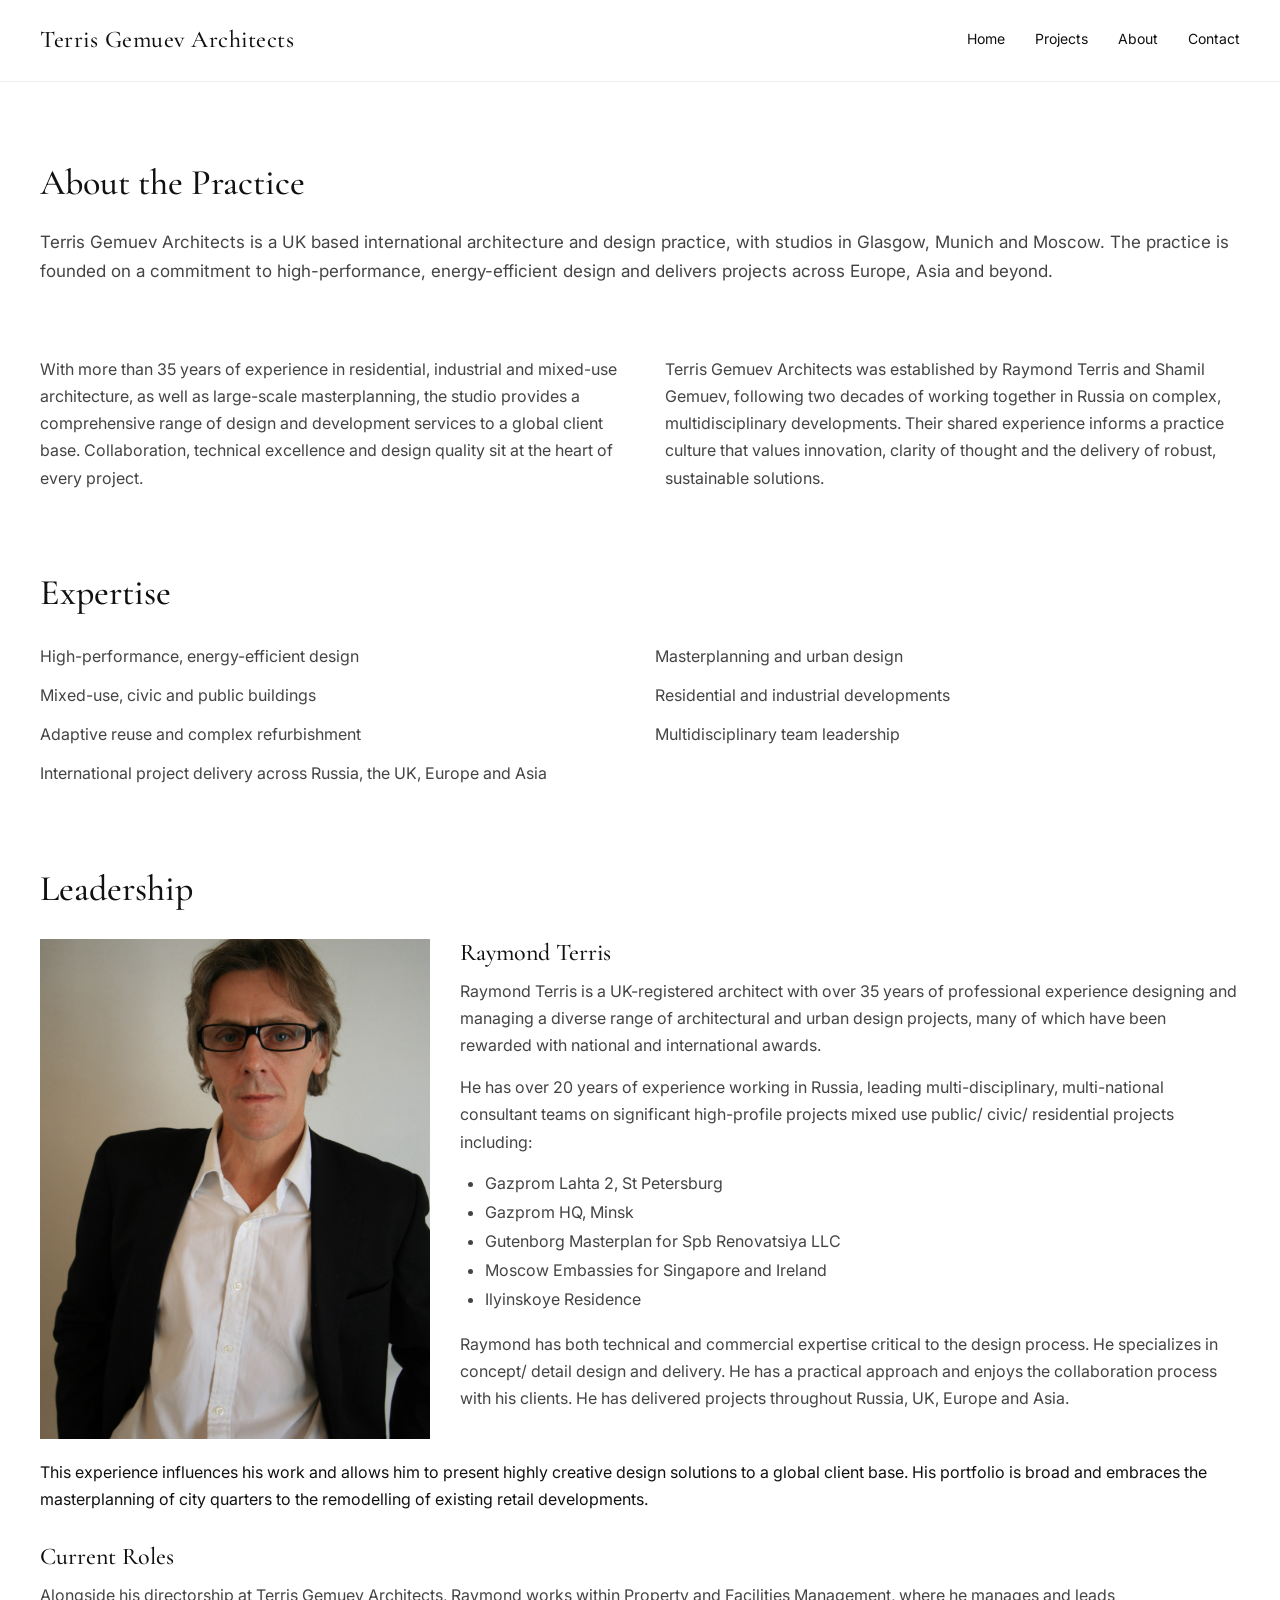
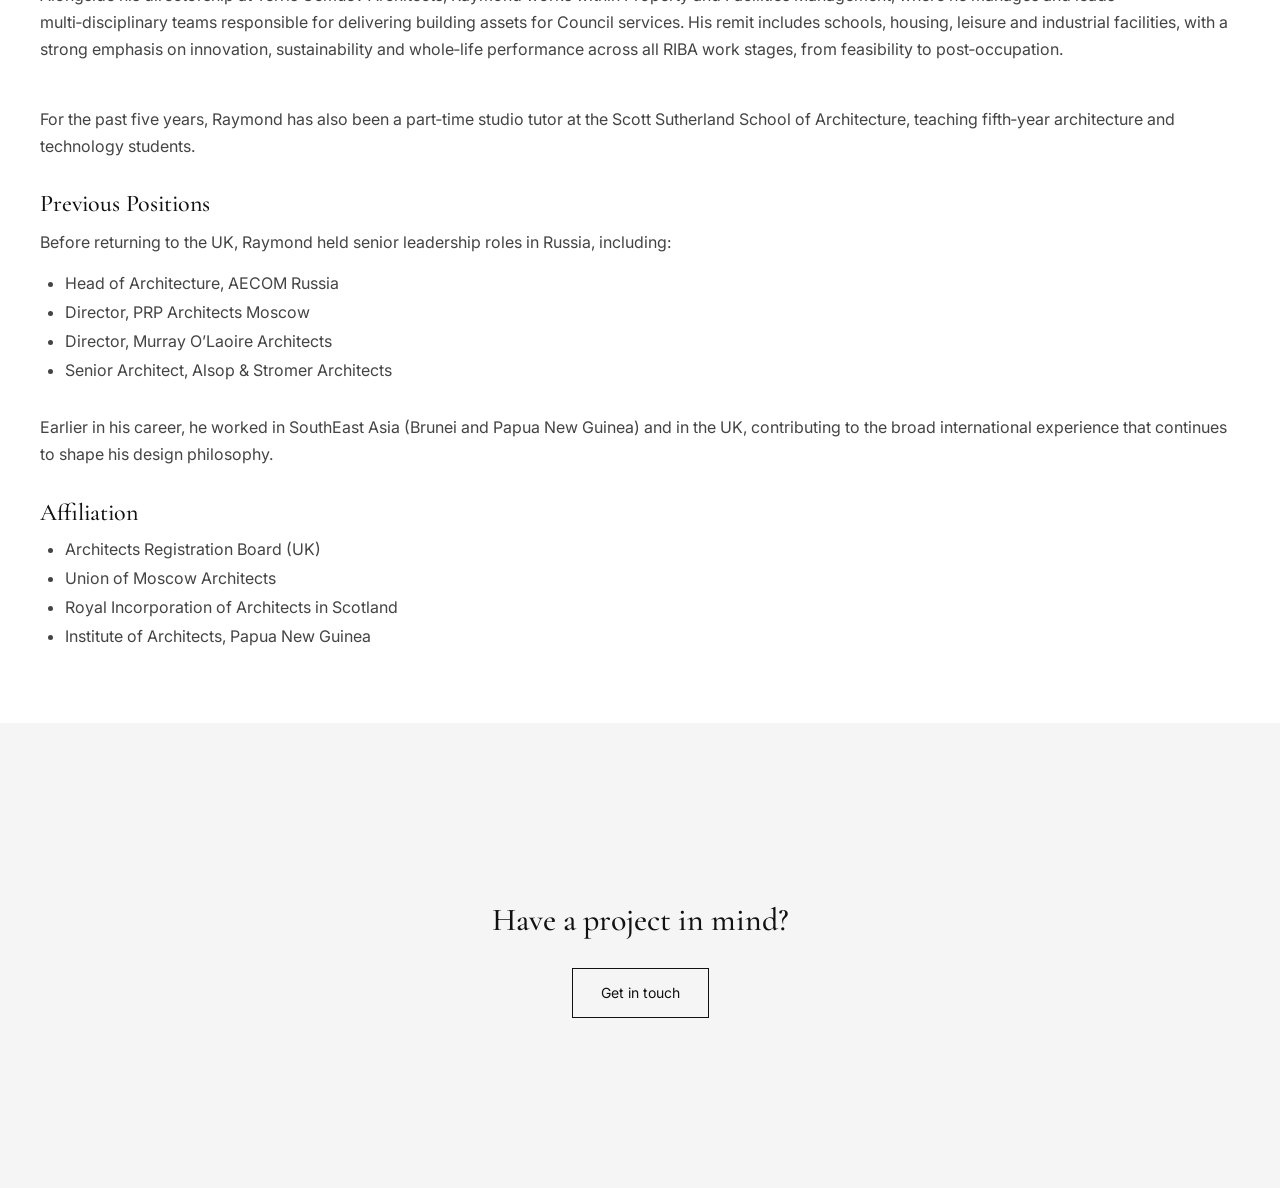
==== about.html @ fd235e69 "home, about and contact page added" ====
<!DOCTYPE html>
<html lang="en">
    <head>
        <meta charset="UTF-8" />
        <meta name="viewport" content="width=device-width, initial-scale=1.0" />
        <title>
            About — Terris Gemuev Architects
        </title>
        <link href="https://fonts.googleapis.com/css2?family=Inter:wght@300;400;500&family=Cormorant+Garamond:wght@400;500&display=swap" rel="stylesheet" />
        <link rel="stylesheet" href="css/style.css" />
    </head>
    <body>
        <header class="header">
            <div class="container nav">
                <div class="logo">
                    Terris Gemuev Architects
                </div>
                <nav>
                    <ul>
                        <li><a href="index.html">Home</a></li>
                        <li><a href="projects.html">Projects</a></li>
                        <li><a href="about.html">About</a></li>
                        <li><a href="contact.html">Contact</a></li>
                    </ul>
                </nav>
            </div>
        </header>
        <!-- Intro -->
        <section class="container about-hero">
            <h1>
                About the Practice
            </h1>
            <p>
                Terris Gemuev Architects is a UK based international architecture and design practice, with studios in Glasgow, Munich and Moscow. The practice is founded on a commitment to high-performance, energy-efficient design and delivers projects across Europe, Asia and beyond.
            </p>
        </section>
        <!-- Text grid -->
        <section class="about-grid">
            <p>
                With more than 35 years of experience in residential, industrial and mixed-use architecture, as well as large-scale masterplanning, the studio provides a comprehensive range of design and development services to a global client base. Collaboration, technical excellence and design quality sit at the heart of every project.
            </p>
            <p>
                Terris Gemuev Architects was established by Raymond Terris and Shamil Gemuev, following two decades of working together in Russia on complex, multidisciplinary developments. Their shared experience informs a practice culture that values innovation, clarity of thought and the delivery of robust, sustainable solutions.
            </p>
        </section>
        <!-- EXPERTISE -->
        <section class="container section-block">
            <div class="section-title">
                Expertise
            </div>
            <div class="expertise-grid">
                <div>
                    High-performance, energy-efficient design
                </div>
                <div>
                    Masterplanning and urban design
                </div>
                <div>
                    Mixed-use, civic and public buildings
                </div>
                <div>
                    Residential and industrial developments
                </div>
                <div>
                    Adaptive reuse and complex refurbishment
                </div>
                <div>
                    Multidisciplinary team leadership
                </div>
                <div>
                    International project delivery across Russia, the UK, Europe and Asia
                </div>
            </div>
        </section>
        <!-- LEADERSHIP -->
        <section class="container section-block" style="padding: 0px 40px 70px;">
            <div class="section-title">
                Leadership
            </div>
            <!-- GRID  -->
            <div class="leader">
                <div class="leader-image"><img src="images/raymond.png" alt="" />
                </div>
                <div class="leader-text">
                    <h2>
                        Raymond Terris
                    </h2>
                    <p>
                        Raymond Terris is a UK-registered architect with over 35 years of professional experience designing and managing a diverse range of architectural and urban design projects, many of which have been rewarded with national and international awards.
                    </p>
                    <p>
                        He has over 20 years of experience working in Russia, leading multi-disciplinary, multi-national consultant teams on significant high-profile projects mixed use public/ civic/ residential projects including:
                    </p>
                    <ul>
                        <li>
                            Gazprom Lahta 2, St Petersburg
                        </li>
                        <li>
                            Gazprom HQ, Minsk
                        </li>
                        <li>
                            Gutenborg Masterplan for Spb Renovatsiya LLC
                        </li>
                        <li>
                            Moscow Embassies for Singapore and Ireland
                        </li>
                        <li>
                            Ilyinskoye Residence
                        </li>
                    </ul>
                    <p>
                        Raymond has both technical and commercial expertise critical to the design process. He specializes in concept/ detail design and delivery. He has a practical approach and enjoys the collaboration process with his clients. He has delivered projects throughout Russia, UK, Europe and Asia.
                    </p>
                </div>
            </div>
            <!-- Full width -->
            <p style="margin-top: 20px;">
                This experience influences his work and allows him to present highly creative design solutions to a global client base. His portfolio is broad and embraces the masterplanning of city quarters to the remodelling of existing retail developments.
            </p>
            <div class="leader-full">
                <div class="sub-block">
                    <h2 class="section-label">
                        Current Roles
                    </h2>
                    <p>
                        Alongside his directorship at Terris Gemuev Architects, Raymond works within Property and Facilities Management, where he manages and leads multi‑disciplinary teams responsible for delivering building assets for Council services. His remit includes schools, housing, leisure and industrial facilities, with a strong emphasis on innovation, sustainability and whole‑life performance across all RIBA work stages, from feasibility to post‑occupation.
                    </p>
                    <br />
                    <p>
                        For the past five years, Raymond has also been a part‑time studio tutor at the Scott Sutherland School of Architecture, teaching fifth‑year architecture and technology students.
                    </p>
                </div>
                <div class="sub-block">
                    <h2 class="section-label">
                        Previous Positions
                    </h2>
                    <p>
                        Before returning to the UK, Raymond held senior leadership roles in Russia, including:
                    </p>
                    <ul>
                        <li>
                            Head of Architecture, AECOM Russia
                        </li>
                        <li>
                            Director, PRP Architects Moscow
                        </li>
                        <li>
                            Director, Murray O’Laoire Architects
                        </li>
                        <li>
                            Senior Architect, Alsop & Stromer Architects
                        </li>
                    </ul>
                    <br />
                    <p>
                        Earlier in his career, he worked in SouthEast Asia (Brunei and Papua New Guinea) and in the UK, contributing to the broad international experience that continues to shape his design philosophy.
                    </p>
                </div>
                <div class="sub-block">
                    <h2 class="section-label">
                        Affiliation
                    </h2>
                    <ul>
                        <li>
                            Architects Registration Board (UK)
                        </li>
                        <li>
                            Union of Moscow Architects
                        </li>
                        <li>
                            Royal Incorporation of Architects in Scotland
                        </li>
                        <li>
                            Institute of Architects, Papua New Guinea
                        </li>
                    </ul>
                </div>
            </div>
        </section>
        <section class="cta">
            <div class="container">
                <h2>
                    Have a project in mind?
                </h2>
                <a href="contact.html" class="btn">Get in touch</a>
            </div>
        </section>
    </body>
</html>
---- css/style.css ----
/* RESET */
* {
    margin: 0;
    padding: 0;
    box-sizing: border-box;
}

body {
    font-family: 'Inter', sans-serif;
    color: #111;
    background: #fff;
    line-height: 1.7;
}

.section-block {
    padding-top: 30px;
}

li {
    margin-bottom: 5px;
    line-height: 1.5;
}

img {
    display: block;
}

/* CONTAINER */
.container {
    max-width: 1300px;
    margin: 0 auto;
    padding: 70px 40px;
}

/* NAV */
.header {
    position: sticky;
    top: 0;
    background: #fff;
    z-index: 1000;
    border-bottom: 1px solid #eee;
}

.nav {
    display: flex;
    justify-content: space-between;
    align-items: center;
    padding: 20px 40px;
}

.logo {
    font-family: 'Cormorant Garamond', serif;
    font-size: 24px;
    font-weight: 500;
    letter-spacing: 0.5px;
}

nav ul {
    list-style: none;
    display: flex;
    gap: 30px;
}

nav a {
    position: relative;
    text-decoration: none;
    color: #111;
    font-size: 14px;
}

nav a::after {
    content: '';
    position: absolute;
    left: 0;
    bottom: -3px;
    width: 0;
    height: 1px;
    background: #111;
    transition: 0.3s;
}

nav a:hover::after {
    width: 100%;
}

nav a:hover {
    opacity: 0.6;
}

/* HERO */
.hero {
    display: grid;
    grid-template-columns: 1fr 1fr;
    align-items: center;
    gap: 60px;
}

.hero-text h1 {
    font-family: 'Cormorant Garamond', serif;
    font-size: 42px;
    font-weight: 500;
    line-height: 1.2;
    margin-bottom: 20px;
}

.hero-text p {
    color: #444;
    margin-bottom: 30px;
    max-width: 400px;
}

.hero-image img {
    width: 100%;
    height: 370px;
    object-fit: cover;
}

/* BUTTON */
.btn {
    display: inline-block;
    padding: 12px 28px;
    border: 1px solid #111;
    text-decoration: none;
    color: #111;
    font-size: 14px;
    transition: all 0.3s ease;
}

.btn:hover {
    background: #111;
    color: #fff;
}

/* INTRO */
.intro p {
    max-width: 1300px;
    color: #444;
    font-size: 16px;
}

/* PROJECTS */
.projects h2 {
    font-family: 'Cormorant Garamond', serif;
    font-weight: 500;
    line-height: 1.2;
    margin-bottom: 20px;
}

.projects-grid {
    display: grid;
    grid-template-columns: 1fr 1fr;
    gap: 40px;
    
}

.project {
    position: relative;
    overflow: hidden;
}

.project img {
    width: 100%;
    height: 400px;
    object-fit: cover;
    transition: transform 0.4s ease;
}

.project:hover img {
    transform: scale(1.05);
}

.overlay {
    position: absolute;
    bottom: 20px;
    left: 20px;
    color: #111;
    font-size: 16px;
}

/* FOUNDERS */
.founders p {
    max-width: 700px;
    color: #444;
    margin-bottom: 20px;
}

.link {
    text-decoration: none;
    color: #111;
    border-bottom: 1px solid #111;
}

/* CTA */
.cta {
    background: #f5f5f5;
    text-align: center;
    padding: 100px 20px;
}

.cta h2 {
    font-family: 'Cormorant Garamond', serif;
    font-weight: 500;
    font-size: 32px;
    margin-bottom: 20px;
}

/* RESPONSIVE */
@media (max-width: 900px) {

    .hero {
        grid-template-columns: 1fr;
    }

    .hero-image img {
        height: 400px;
    }

    .projects-grid {
        grid-template-columns: 1fr;
    }

    .nav {
        flex-direction: column;
        gap: 15px;
    }

}

/* ABOUT */

/* ABOUT HERO */

.about-hero h1 {
    font-family: 'Cormorant Garamond', serif;
    font-size: 36px;
    font-weight: 500;
    margin-bottom: 15px;
}

.about-hero p {
    max-width: 1300px;
    color: #444;
    font-size: 17px;
}

/* GRID TEXT */

.about-grid {
    display: grid;
    grid-template-columns: 1fr 1fr;
    gap: 30px;
    width: 1300px;
    margin: 0 auto;
    padding: 0px 40px;
    
}

.about-grid p {
    color: #444;
}

/* SECTION LABEL */

.section-label {
    font-family: 'Cormorant Garamond', serif;
    font-weight: 500;
    line-height: 1.2;
    margin-bottom: 10px;
}

/* EXPERTISE */

.expertise-grid {
    display: grid;
    grid-template-columns: 1fr 1fr;
    gap: 12px 30px;
    color: #444;
}

/* LEADER */

.leader {
    display: grid;
    grid-template-columns: 1fr 2fr;
    gap: 30px;
    margin-bottom: 20px;
}

.leader-image img {
    width: 100%;
    height: 500px;
    object-fit: cover;
}

.leader-text h2 {
    font-family: 'Cormorant Garamond', serif;
    font-weight: 500;
    line-height: 1.2;
    margin-bottom: 10px;
}

.section-title {
    font-family: 'Cormorant Garamond', serif;
    font-size: 36px;
    font-weight: 500;
    margin-bottom: 20px;
}

.leader-text p {
    color: #444;
    margin-bottom: 15px;
}

.leader-full p {
    color: #444;
    margin-bottom: 15px;
}

.leader-full ul {
    padding-left: 25px;
    color: #444;
}

.leader-text ul {
    margin-bottom: 20px;
    padding-left: 25px;
    color: #444;
}

/* SUB BLOCK */

.sub-block {
    margin-top: 30px;
}

/* RESPONSIVE */

@media (max-width: 900px) {

    .about-grid {
        grid-template-columns: 1fr;
    }

    .expertise-grid {
        grid-template-columns: 1fr;
    }

    .leader {
        grid-template-columns: 1fr;
    }

}

/* CONTACT CENTERED */

.contact-centered {
min-height: 80vh;
display: flex;
align-items: center;
justify-content: center;
text-align: center;
padding: 40px 20px;
}

.contact-inner {
max-width: 600px;
}

/* TITLE */

.contact-inner h1 {
font-family: 'Cormorant Garamond', serif;
font-size: 34px;
font-weight: 500;
margin-bottom: 15px;
}

/* INTRO */

.contact-intro {
color: #3a3a3a;
margin-bottom: 40px;
}

/* EMAIL */

.contact-main a {
font-size: 22px;
text-decoration: none;
color: #111;
display: inline-block;
margin-bottom: 20px;
}

/* PHONE */

.contact-secondary a {
font-size: 16px;
text-decoration: none;
color: #3a3a3a;
display: inline-block;
margin-bottom: 30px;
}

/* LOCATIONS */

.contact-locations {
font-size: 14px;
color: #777;
}

/* HOVER */

.contact-main a:hover,
.contact-secondary a:hover {
opacity: 0.6;
}

.contact-main a,
.contact-secondary a {
position: relative;
}

.contact-main a::after,
.contact-secondary a::after {
content: '';
position: absolute;
left: 0;
bottom: -3px;
width: 0;
height: 1px;
background: #111;
transition: 0.3s;
}

.contact-main a:hover::after,
.contact-secondary a:hover::after {
width: 100%;
}
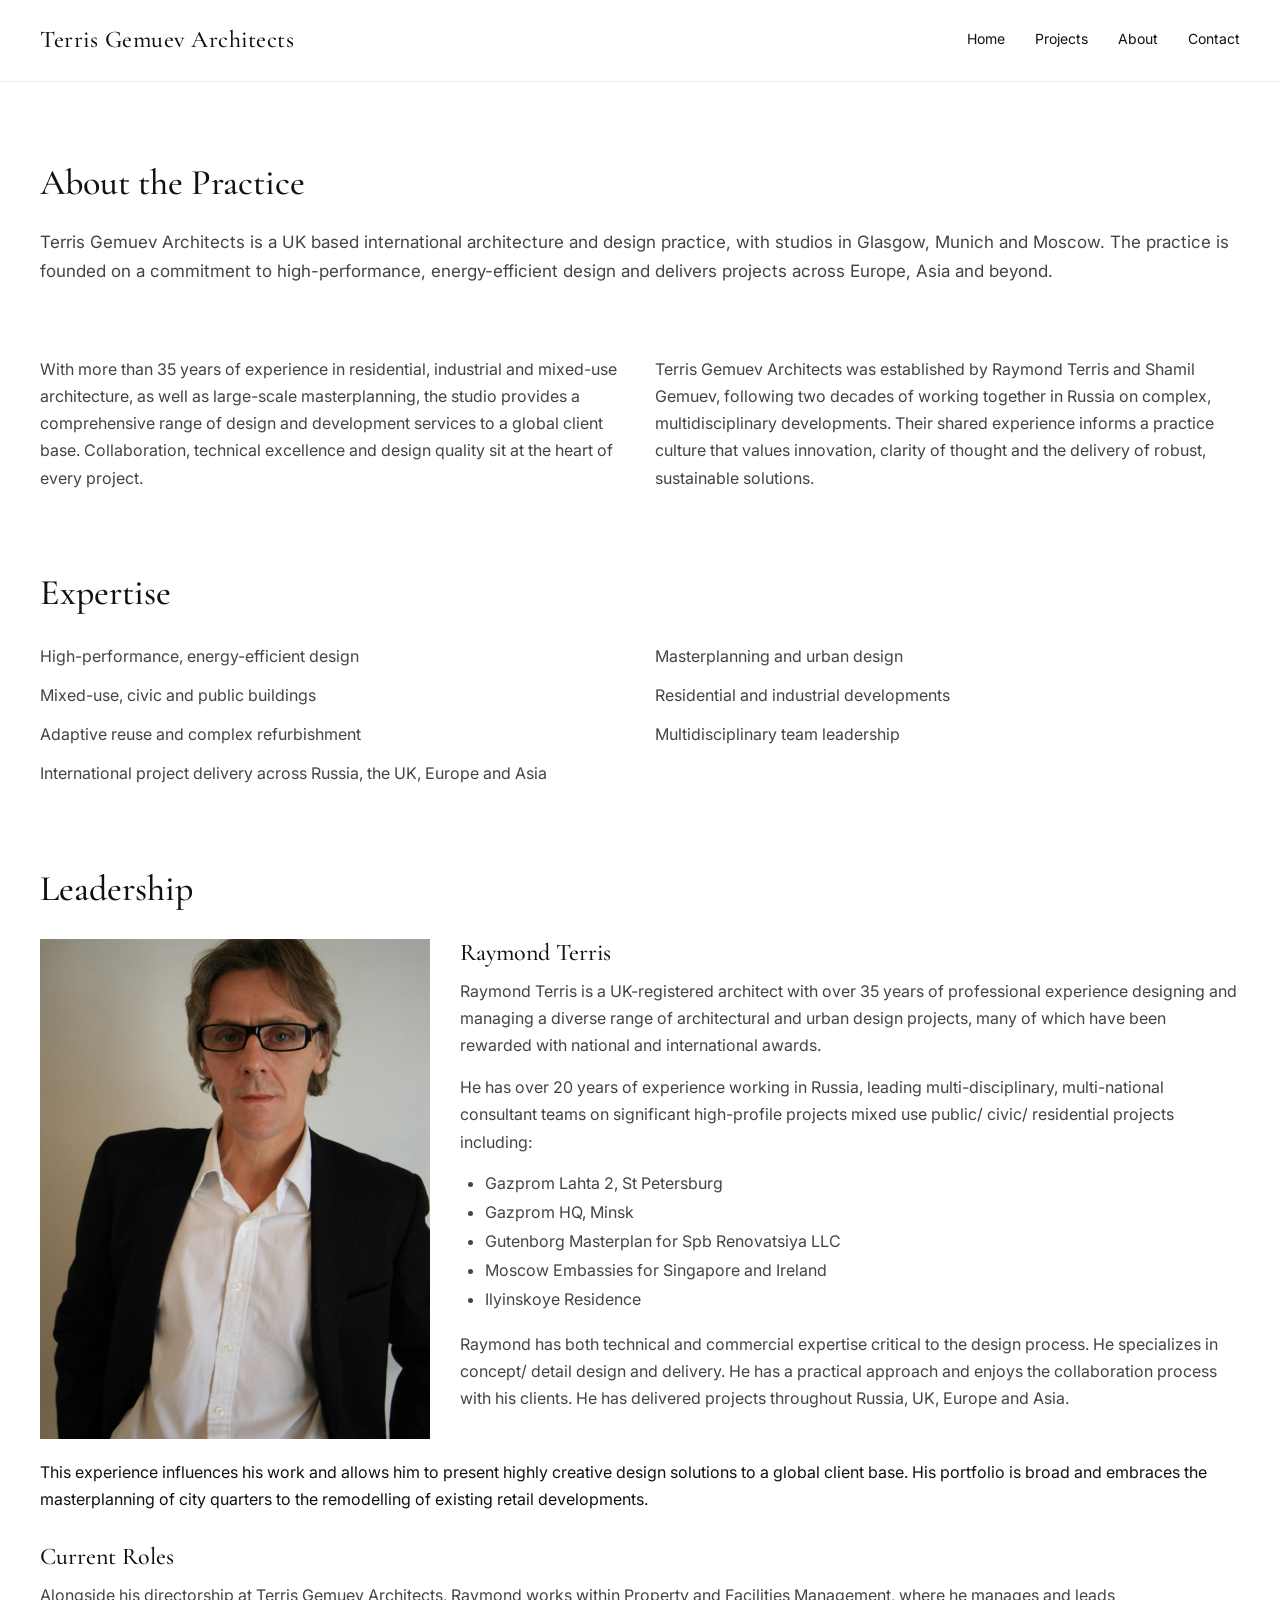
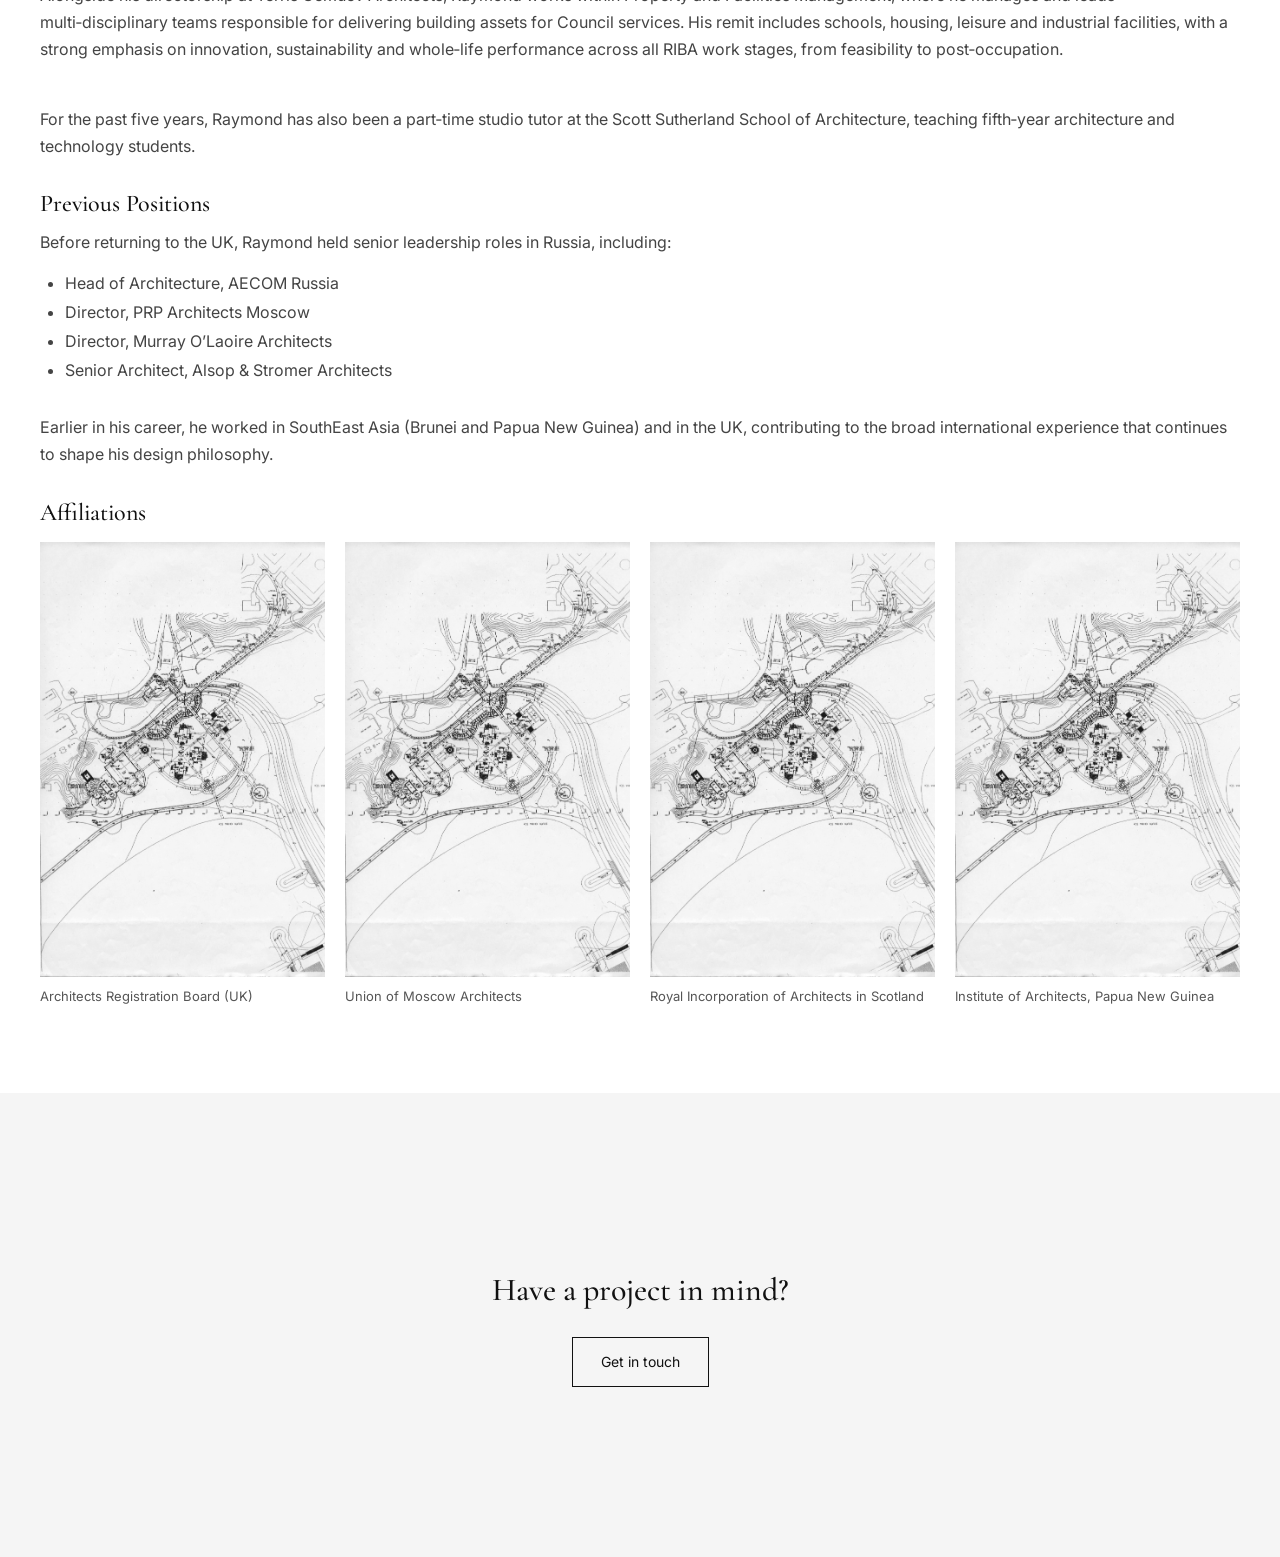
==== commit 1bf90ebb: "about page small changes" ====
--- a/about.html
+++ b/about.html
@@ -156,24 +156,33 @@
                         Earlier in his career, he worked in SouthEast Asia (Brunei and Papua New Guinea) and in the UK, contributing to the broad international experience that continues to shape his design philosophy.
                     </p>
                 </div>
+
                 <div class="sub-block">
-                    <h2 class="section-label">
-                        Affiliation
-                    </h2>
-                    <ul>
-                        <li>
-                            Architects Registration Board (UK)
-                        </li>
-                        <li>
-                            Union of Moscow Architects
-                        </li>
-                        <li>
-                            Royal Incorporation of Architects in Scotland
-                        </li>
-                        <li>
-                            Institute of Architects, Papua New Guinea
-                        </li>
-                    </ul>
+                    <h2 class="section-label">Affiliations</h2>
+
+                    <div class="affiliations-grid">
+
+                        <div class="affiliation-item">
+                            <img src="images/main img.jpeg" alt="">
+                            <p>Architects Registration Board (UK)</p>
+                        </div>
+
+                        <div class="affiliation-item">
+                            <img src="images/main img.jpeg" alt="">
+                            <p>Union of Moscow Architects</p>
+                        </div>
+
+                        <div class="affiliation-item">
+                            <img src="images/main img.jpeg" alt="">
+                            <p>Royal Incorporation of Architects in Scotland</p>
+                        </div>
+
+                        <div class="affiliation-item">
+                            <img src="images/main img.jpeg" alt="">
+                            <p>Institute of Architects, Papua New Guinea</p>
+                        </div>
+
+                    </div>
                 </div>
             </div>
         </section>
--- a/css/style.css
+++ b/css/style.css
@@ -249,7 +249,7 @@
     display: grid;
     grid-template-columns: 1fr 1fr;
     gap: 30px;
-    width: 1300px;
+    max-width: 1300px;
     margin: 0 auto;
     padding: 0px 40px;
     
@@ -332,6 +332,44 @@
 .sub-block {
     margin-top: 30px;
 }
+
+/* AFFILIATIONS GRID */
+
+.affiliations-grid {
+    display: grid;
+    grid-template-columns: repeat(4,1fr);
+    gap: 20px;
+    margin-top: 15px;
+}
+
+/* ITEM */
+
+.affiliation-item img {
+    width: 200;
+    height: 435px;
+    object-fit: cover;
+    margin-bottom: 8px;
+    filter: grayscale(100%);
+    opacity: 0.9;
+}
+
+/* TEXT */
+
+.affiliation-item p {
+    font-size: 13px;
+    color: #555;
+    margin-top: 6px;
+}
+
+.affiliation-item img:hover {
+opacity: 1;
+filter: grayscale(0%);
+}
+
+.affiliation-item {
+overflow: hidden;
+}
+
 
 /* RESPONSIVE */
 
